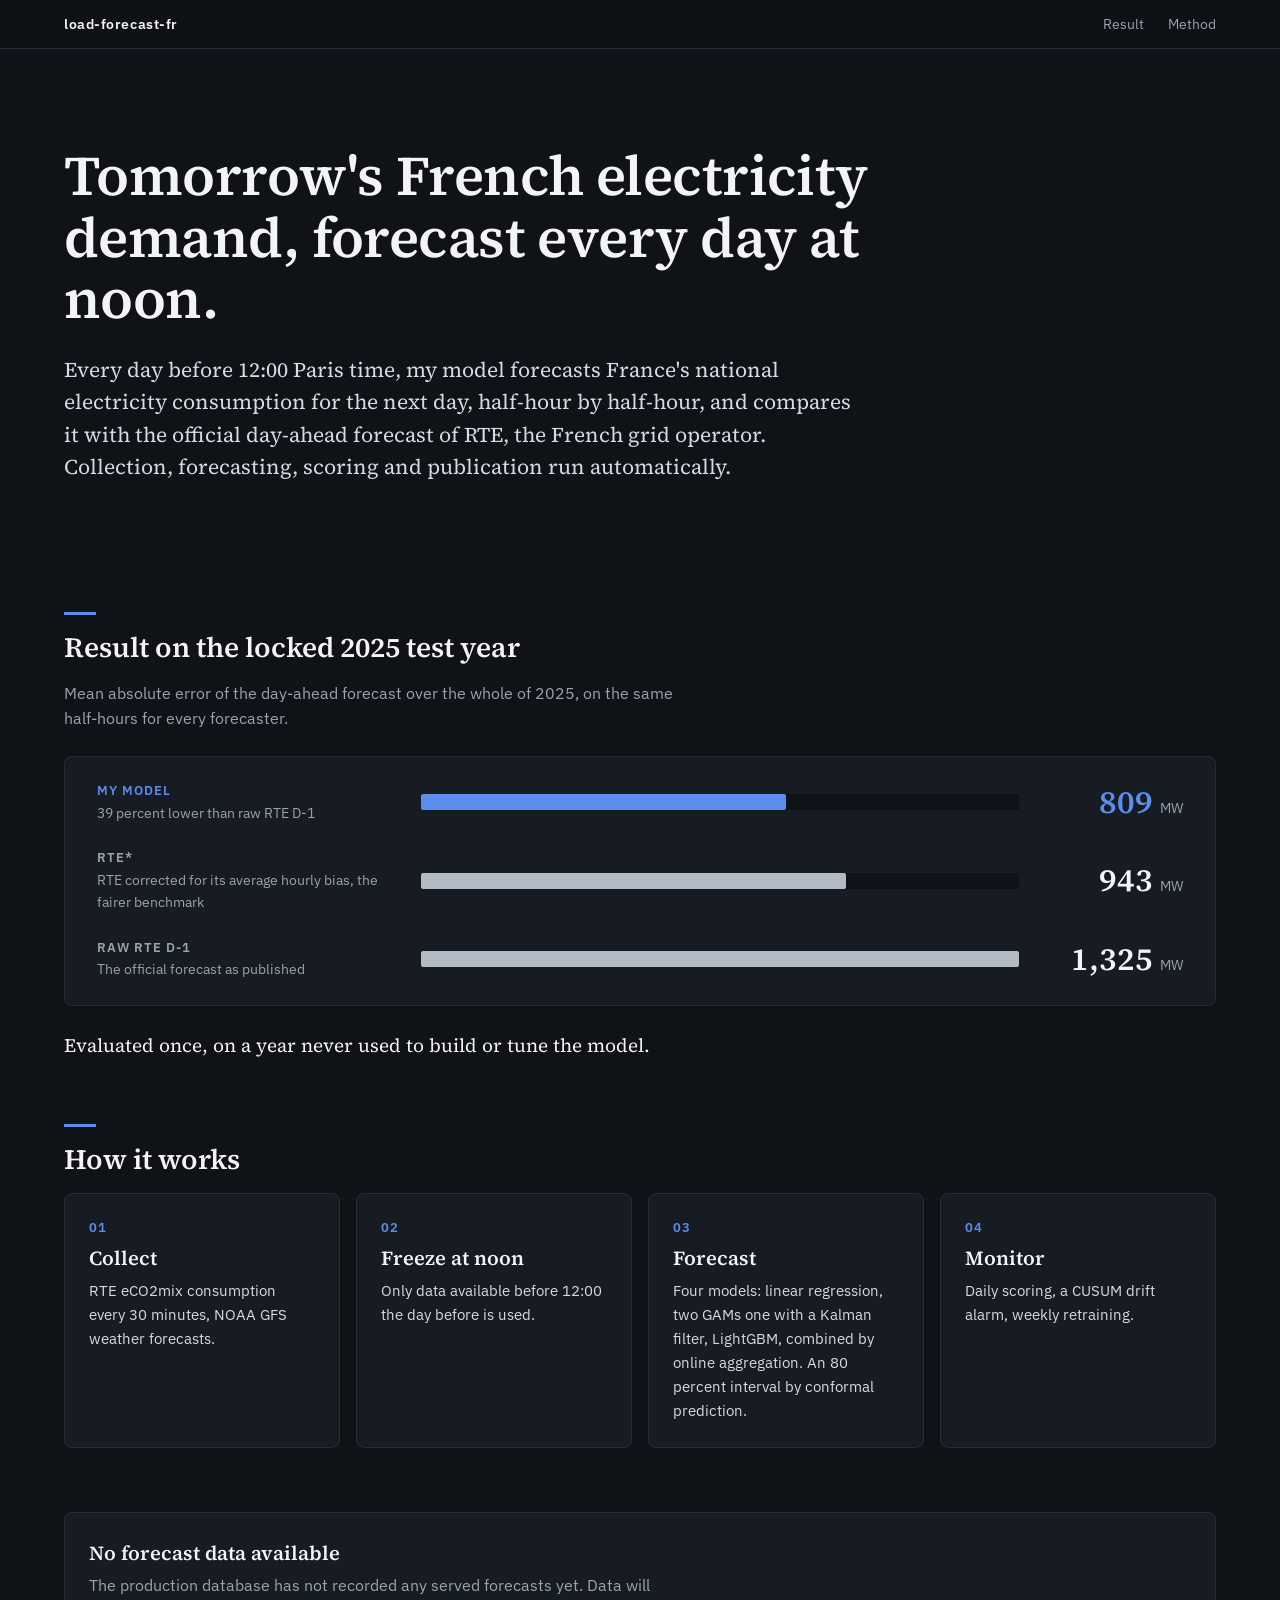
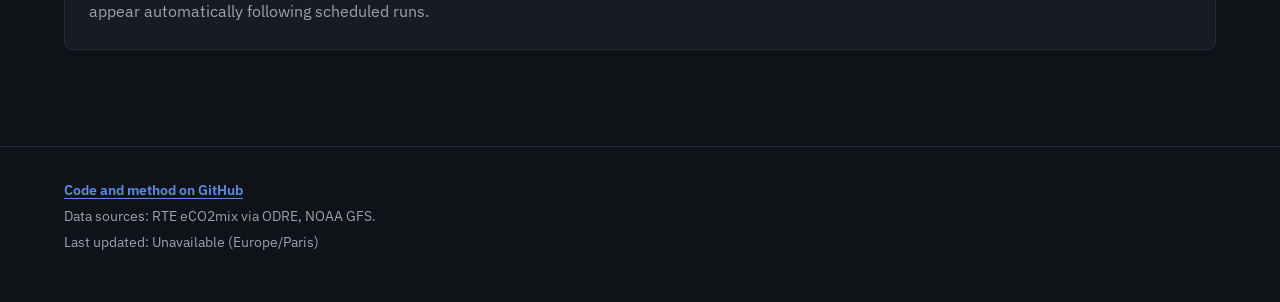
==== site/index.html @ 9754ac4c "Production operation, live results and incident fixes" ====
<!DOCTYPE html>
<html lang="en">
<head>
  <meta charset="UTF-8">
  <meta name="viewport" content="width=device-width, initial-scale=1.0">
  <meta name="color-scheme" content="dark">
  <meta name="theme-color" content="#0f1217">
  <title>French Electricity Load Forecast</title>
  <meta name="description" content="A day-ahead forecast of French national electricity consumption, scored every day against the official RTE D-1 forecast.">
  <link rel="preload" href="vendor/fonts/source-serif-4-latin-600-normal.woff2" as="font" type="font/woff2" crossorigin>
  <link rel="preload" href="vendor/fonts/ibm-plex-sans-latin-400-normal.woff2" as="font" type="font/woff2" crossorigin>
  <link rel="stylesheet" href="styles.css">
  <script src="vendor/echarts.min.js"></script>
</head>
<body>
  <header class="topbar">
    <div class="topbar-inner">
      <a class="brand" href="#top">load-forecast-fr</a>
      <nav class="nav" aria-label="Sections">
        <a href="#result">Result</a>
        <a href="#method">Method</a>
        <a href="#forecast" data-needs-data>Forecast</a>
        <a href="#accuracy" data-needs-data>Accuracy</a>
        <a href="#monitoring" data-needs-data>Monitoring</a>
      </nav>
    </div>
  </header>

  <main id="top" class="page">
    <section class="hero">
      <svg id="hero-curve" class="hero-curve" aria-hidden="true" focusable="false" preserveAspectRatio="none"></svg>
      <div class="hero-body">
        <p id="status-pill" class="pill" hidden></p>
        <h1 class="hero-title">Tomorrow's French electricity demand, forecast every day at noon.</h1>
        <p class="hero-lead">Every day before 12:00 Paris time, my model forecasts France's national electricity consumption for the next day, half-hour by half-hour, and compares it with the official day-ahead forecast of RTE, the French grid operator. Collection, forecasting, scoring and publication run automatically.</p>
        <p id="replay-banner" class="replay-notice" hidden>Live forecasts start on 15 October 2026. Earlier days are a replay: the same production code run on past data, not forecasts published in advance.</p>
      </div>
    </section>

    <section id="result" class="section" aria-labelledby="result-heading">
      <h2 id="result-heading" class="section-title">Result on the locked 2025 test year</h2>
      <p class="section-lead">Mean absolute error of the day-ahead forecast over the whole of 2025, on the same half-hours for every forecaster.</p>
      <div class="panel bars">
        <div class="bar-row bar-model">
          <div class="bar-meta">
            <p class="bar-label">My model</p>
            <p class="bar-note">39 percent lower than raw RTE D-1</p>
          </div>
          <div class="bar-track"><span class="bar-fill" style="width: 61%;"></span></div>
          <p class="bar-value">809 <span class="unit">MW</span></p>
        </div>
        <div class="bar-row">
          <div class="bar-meta">
            <p class="bar-label">RTE*</p>
            <p class="bar-note">RTE corrected for its average hourly bias, the fairer benchmark</p>
          </div>
          <div class="bar-track"><span class="bar-fill" style="width: 71%;"></span></div>
          <p class="bar-value">943 <span class="unit">MW</span></p>
        </div>
        <div class="bar-row">
          <div class="bar-meta">
            <p class="bar-label">Raw RTE D-1</p>
            <p class="bar-note">The official forecast as published</p>
          </div>
          <div class="bar-track"><span class="bar-fill" style="width: 100%;"></span></div>
          <p class="bar-value">1,325 <span class="unit">MW</span></p>
        </div>
      </div>
      <p class="result-line">Evaluated once, on a year never used to build or tune the model.</p>
    </section>

    <section id="method" class="section" aria-labelledby="how-heading">
      <h2 id="how-heading" class="section-title">How it works</h2>
      <ol class="steps">
        <li class="panel step">
          <h3 class="step-title">Collect</h3>
          <p>RTE eCO2mix consumption every 30 minutes, NOAA GFS weather forecasts.</p>
        </li>
        <li class="panel step">
          <h3 class="step-title">Freeze at noon</h3>
          <p>Only data available before 12:00 the day before is used.</p>
        </li>
        <li class="panel step">
          <h3 class="step-title">Forecast</h3>
          <p>Four models: linear regression, two GAMs one with a Kalman filter, LightGBM, combined by online aggregation. An 80 percent interval by conformal prediction.</p>
        </li>
        <li class="panel step">
          <h3 class="step-title">Monitor</h3>
          <p>Daily scoring, a CUSUM drift alarm, weekly retraining.</p>
        </li>
      </ol>
    </section>

    <div id="empty-state" class="panel empty-state" hidden>
      <h3 class="empty-state-title">No forecast data available</h3>
      <p class="empty-state-desc">The production database has not recorded any served forecasts yet. Data will appear automatically following scheduled runs.</p>
    </div>

    <div id="content-section">
      <section id="forecast" class="section" aria-labelledby="forecast-heading">
        <h2 id="forecast-heading" class="section-title">Forecast</h2>
        <div class="forecast-layout">
          <article class="panel chart-block forecast-chart">
            <div class="chart-head">
              <h3 class="chart-title"><span id="forecast-card-title">Forecast</span> <span id="tomorrow-badge" class="tag-replay" hidden>Replay</span></h3>
              <span id="tomorrow-rte-note" class="chart-flag" hidden>RTE D-1 not yet published</span>
            </div>
            <p class="chart-finding" id="tomorrow-finding"></p>
            <p class="chart-finding" id="degraded-inputs" role="status" hidden></p>
            <div id="chart-tomorrow" class="chart"></div>
            <p class="how-to-read"><strong>How to read:</strong> the blue line is my forecast for each half-hour of the day, the shaded band is the 80 percent interval, and the dashed grey line is the forecast RTE published for the same day.</p>
          </article>

          <dl class="panel figures">
            <div class="figure">
              <dt id="tile-peak-label">Peak Forecast</dt>
              <dd class="figure-value figure-accent" id="tile-peak-mw">-</dd>
              <dd class="figure-sub" id="tile-peak-sub">-</dd>
            </div>
            <div class="figure">
              <dt>28-day MAE, model vs RTE D-1 <span id="tile-mae-provisional" class="tag-provisional" hidden>provisional</span></dt>
              <dd class="figure-value" id="tile-mae-val">-</dd>
              <dd class="figure-sub" id="tile-mae-sub">-</dd>
            </div>
            <div class="figure">
              <dt>Days below RTE D-1 (28 days) <span id="tile-beating-provisional" class="tag-provisional" hidden>provisional</span></dt>
              <dd class="figure-value" id="tile-beating-val">-</dd>
              <dd class="figure-sub" id="tile-beating-sub">-</dd>
            </div>
            <div class="figure">
              <dt>Delivery status</dt>
              <dd class="figure-value" id="tile-deliveries-val">-</dd>
              <dd class="figure-sub" id="tile-deliveries-sub">-</dd>
            </div>
          </dl>
        </div>
      </section>

      <section id="accuracy" class="section" aria-labelledby="accuracy-heading">
        <h2 id="accuracy-heading" class="section-title">Accuracy</h2>

        <article class="panel chart-block">
          <h3 class="chart-title" id="title-recent7d">Last 7 days: actual consumption against both forecasts</h3>
          <p class="chart-finding" id="finding-recent7d"></p>
          <div id="chart-recent7d" class="chart"></div>
          <p class="how-to-read"><strong>How to read:</strong> the white line is what France actually consumed, so the closer a forecast follows it the better, and the slider below the chart zooms in on any part of the week.</p>
        </article>

        <div class="pair">
          <article class="panel chart-block">
            <h3 class="chart-title" id="title-daily-mae">Daily error against RTE D-1, last 28 days</h3>
            <p class="chart-finding" id="daily-mae-desc"></p>
            <div id="chart-daily-mae-28d" class="chart chart-compact"></div>
            <p class="how-to-read"><strong>How to read:</strong> each pair of bars is one day, the blue bar is my mean absolute error and the grey bar is RTE's, so a blue bar shorter than its grey neighbour means a better day.</p>
          </article>

          <article class="panel chart-block">
            <label for="comparison-mode">28-day comparison</label>
            <select id="comparison-mode">
              <option value="all_live" selected>All live days</option>
              <option value="excluding_degraded">Excluding degraded deliveries</option>
            </select>
            <p class="how-to-read" id="comparison-scope">Includes days served on degraded inputs or fallback forecasts when complete paired scores are available.</p>
            <h3 class="chart-title" id="title-rolling-mae">Rolling 28-day error</h3>
            <p class="chart-finding" id="rolling-mae-desc"></p>
            <div id="chart-rolling-mae" class="chart chart-compact"></div>
            <p class="how-to-read"><strong>How to read:</strong> each point averages the error of the previous 28 days, and because real-time actuals are provisional, compare the two lines on one side of the dashed marker rather than across it.</p>
          </article>
        </div>
      </section>

      <section id="monitoring" class="section" aria-labelledby="monitoring-heading">
        <h2 id="monitoring-heading" class="section-title">Monitoring</h2>
        <article class="panel chart-block">
          <h3 class="chart-title" id="title-cusum">Drift monitor</h3>
          <p class="chart-finding" id="finding-cusum"></p>
          <div id="chart-cusum" class="chart chart-compact"></div>
          <p class="how-to-read"><strong>How to read:</strong> the two lines add up standardized errors from day to day, one for each direction of persistent drift, and an alarm is raised only when either line crosses the red dashed threshold.</p>
        </article>
      </section>
    </div>
  </main>

  <footer class="footer">
    <div class="footer-inner">
      <p class="footer-links"><a href="https://github.com/mikaso67/load-forecast-fr" target="_blank" rel="noopener">Code and method on GitHub</a></p>
      <p>Data sources: RTE eCO2mix via ODRE, NOAA GFS.</p>
      <p>Last updated: <span id="meta-updated">Loading...</span> (Europe/Paris)</p>
    </div>
  </footer>

  <script src="app.js"></script>
</body>
</html>
---- site/styles.css ----
/* Public results page, dark theme. Fonts are vendored (SIL OFL, see vendor/fonts) so the page works offline. */

@font-face {
  font-family: "Source Serif 4";
  font-weight: 400;
  font-style: normal;
  font-display: swap;
  src: url("vendor/fonts/source-serif-4-latin-400-normal.woff2") format("woff2");
}

@font-face {
  font-family: "Source Serif 4";
  font-weight: 600;
  font-style: normal;
  font-display: swap;
  src: url("vendor/fonts/source-serif-4-latin-600-normal.woff2") format("woff2");
}

@font-face {
  font-family: "IBM Plex Sans";
  font-weight: 400;
  font-style: normal;
  font-display: swap;
  src: url("vendor/fonts/ibm-plex-sans-latin-400-normal.woff2") format("woff2");
}

@font-face {
  font-family: "IBM Plex Sans";
  font-weight: 600;
  font-style: normal;
  font-display: swap;
  src: url("vendor/fonts/ibm-plex-sans-latin-600-normal.woff2") format("woff2");
}

:root {
  color-scheme: dark;
  --bg: #0f1217;
  --panel: #171b22;
  --border: #262c36;
  --text: #d6dbe3;
  --text-strong: #f2f4f7;
  --text-muted: #9aa3af;
  --accent: #5b8def;
  --rte: #b4bac4;
  --marker: #f0a35e;
  --good: #5fd08b;
  --bad: #ff8a80;
  --serif: "Source Serif 4", Georgia, "Times New Roman", serif;
  --sans: "IBM Plex Sans", system-ui, -apple-system, "Segoe UI", Roboto, Helvetica, Arial, sans-serif;
  --s1: 8px;
  --s2: 16px;
  --s3: 24px;
  --s4: 32px;
  --s6: 48px;
  --s8: 64px;
  --s12: 96px;
}

* {
  box-sizing: border-box;
  margin: 0;
  padding: 0;
}

[hidden] {
  display: none !important;
}

html {
  -webkit-text-size-adjust: 100%;
  scroll-padding-top: 72px;
}

body {
  background: var(--bg);
  color: var(--text);
  font-family: var(--sans);
  font-size: 16px;
  line-height: 1.6;
  -webkit-font-smoothing: antialiased;
  font-variant-numeric: tabular-nums;
  font-feature-settings: "tnum";
}

a {
  color: var(--accent);
  text-underline-offset: 3px;
}

/* Top bar */
.topbar {
  position: sticky;
  top: 0;
  z-index: 10;
  background: rgba(15, 18, 23, 0.96);
  border-bottom: 1px solid var(--border);
}

.topbar-inner {
  max-width: 1200px;
  margin: 0 auto;
  padding: 0 var(--s3);
  min-height: 48px;
  display: flex;
  align-items: center;
  justify-content: space-between;
  gap: var(--s3);
}

.brand {
  font-size: 14px;
  font-weight: 600;
  letter-spacing: 0.04em;
  color: var(--text-strong);
  text-decoration: none;
  white-space: nowrap;
}

.nav {
  display: flex;
  gap: var(--s3);
}

.nav a {
  font-size: 14px;
  color: var(--text-muted);
  text-decoration: none;
  padding: var(--s1) 0;
  white-space: nowrap;
}

.nav a:hover {
  color: var(--text-strong);
}

/* Layout */
.page {
  max-width: 1200px;
  margin: 0 auto;
  padding: 0 var(--s3) var(--s6);
}

/* Hero */
.hero {
  position: relative;
  padding: var(--s12) 0 var(--s8);
  overflow: hidden;
}

.hero-curve {
  position: absolute;
  inset: 0;
  width: 100%;
  height: 100%;
  opacity: 0.2;
  pointer-events: none;
}

.hero-curve polyline {
  fill: none;
  stroke: var(--accent);
  stroke-width: 1.5;
  vector-effect: non-scaling-stroke;
}

.hero-body {
  position: relative;
}

.pill {
  display: inline-flex;
  align-items: center;
  gap: var(--s1);
  font-size: 12px;
  font-weight: 600;
  letter-spacing: 0.1em;
  text-transform: uppercase;
  color: var(--text-muted);
  border: 1px solid var(--border);
  border-radius: 999px;
  padding: 2px var(--s2);
  margin-bottom: var(--s3);
}

.pill::before {
  content: "";
  width: 8px;
  height: 8px;
  border-radius: 50%;
  background: var(--text-muted);
}

.pill-live {
  color: var(--good);
  border-color: var(--good);
}

.pill-live::before {
  background: var(--good);
}

.hero-title {
  font-family: var(--serif);
  font-weight: 600;
  font-size: clamp(32px, 5.4vw, 56px);
  line-height: 1.1;
  letter-spacing: -0.01em;
  color: var(--text-strong);
  max-width: 16em;
  margin-bottom: var(--s3);
}

.hero-lead {
  font-family: var(--serif);
  font-size: clamp(18px, 2.2vw, 21px);
  line-height: 1.55;
  max-width: 38em;
}

.replay-notice {
  margin-top: var(--s4);
  padding: 2px 0 2px var(--s2);
  border-left: 3px solid var(--text-muted);
  color: var(--text-muted);
  font-size: 15px;
  max-width: 44em;
}

/* Sections */
.section {
  margin-top: var(--s8);
}

.section-title {
  font-family: var(--serif);
  font-weight: 600;
  font-size: 28px;
  line-height: 1.2;
  color: var(--text-strong);
  margin-bottom: var(--s2);
}

.section-title::before {
  content: "";
  display: block;
  width: 32px;
  height: 3px;
  background: var(--accent);
  margin-bottom: var(--s2);
}

.section-lead {
  color: var(--text-muted);
  max-width: 40em;
  margin-bottom: var(--s3);
}

.panel {
  background: var(--panel);
  border: 1px solid var(--border);
  border-radius: 8px;
}

/* Result bars */
.bars {
  padding: var(--s3) var(--s4);
  display: grid;
  gap: var(--s3);
}

.bar-row {
  display: grid;
  grid-template-columns: minmax(200px, 300px) 1fr 140px;
  align-items: center;
  gap: var(--s3);
}

.bar-label {
  font-size: 13px;
  font-weight: 600;
  letter-spacing: 0.08em;
  text-transform: uppercase;
  color: var(--text-muted);
}

.bar-model .bar-label {
  color: var(--accent);
}

.bar-note {
  font-size: 14px;
  color: var(--text-muted);
}

.bar-track {
  height: 16px;
  background: var(--bg);
  border-radius: 2px;
}

.bar-fill {
  display: block;
  height: 100%;
  background: var(--rte);
  border-radius: 2px;
}

.bar-model .bar-fill {
  background: var(--accent);
}

.bar-value {
  font-family: var(--serif);
  font-weight: 600;
  font-size: 32px;
  line-height: 1.1;
  text-align: right;
  color: var(--text-strong);
}

.bar-model .bar-value {
  color: var(--accent);
}

.bar-value .unit {
  font-family: var(--sans);
  font-size: 14px;
  font-weight: 400;
  color: var(--text-muted);
}

.result-line {
  margin-top: var(--s3);
  font-family: var(--serif);
  font-size: 19px;
  color: var(--text-strong);
}

/* Method */
.steps {
  list-style: none;
  counter-reset: step;
  display: grid;
  grid-template-columns: repeat(4, 1fr);
  gap: var(--s2);
}

.step {
  counter-increment: step;
  padding: var(--s3);
  font-size: 15px;
}

.step::before {
  content: counter(step, decimal-leading-zero);
  display: block;
  font-size: 13px;
  font-weight: 600;
  letter-spacing: 0.08em;
  color: var(--accent);
  margin-bottom: var(--s1);
}

.step-title {
  font-family: var(--serif);
  font-weight: 600;
  font-size: 20px;
  line-height: 1.25;
  color: var(--text-strong);
  margin-bottom: var(--s1);
}

/* Forecast layout */
.forecast-layout {
  display: grid;
  grid-template-columns: minmax(0, 1fr) 280px;
  gap: var(--s2);
  align-items: start;
}

.figures {
  padding: var(--s1) var(--s3);
}

.figure {
  padding: var(--s2) 0;
}

.figure + .figure {
  border-top: 1px solid var(--border);
}

.figure dt {
  font-size: 12px;
  font-weight: 600;
  letter-spacing: 0.06em;
  text-transform: uppercase;
  color: var(--text-muted);
  margin-bottom: var(--s1);
}

.figure-value {
  font-family: var(--serif);
  font-weight: 600;
  font-size: 26px;
  line-height: 1.2;
  color: var(--text-strong);
}

.figure-accent {
  color: var(--accent);
}

.figure-sub {
  font-size: 13px;
  color: var(--text-muted);
}

.tag-provisional,
.tag-replay {
  display: inline-block;
  font-family: var(--sans);
  font-size: 11px;
  font-weight: 600;
  letter-spacing: 0.06em;
  text-transform: uppercase;
  padding: 0 6px;
  border: 1px solid currentColor;
  border-radius: 2px;
  vertical-align: middle;
  white-space: nowrap;
}

.tag-provisional {
  color: var(--marker);
  margin-left: 4px;
}

.tag-replay {
  color: var(--text-muted);
  margin-left: 6px;
}

/* Charts */
.chart-block {
  padding: var(--s3);
}

.section > .chart-block + .pair,
.pair {
  margin-top: var(--s2);
}

.pair {
  display: grid;
  grid-template-columns: 1fr 1fr;
  gap: var(--s2);
}

.pair > .chart-block {
  min-width: 0;
}

.chart-head {
  display: flex;
  justify-content: space-between;
  align-items: baseline;
  flex-wrap: wrap;
  gap: 4px var(--s2);
}

.chart-title {
  font-family: var(--serif);
  font-weight: 600;
  font-size: 21px;
  line-height: 1.3;
  color: var(--text-strong);
}

.chart-flag {
  font-size: 13px;
  color: var(--text-muted);
}

.chart-finding {
  font-size: 14px;
  color: var(--text-muted);
  min-height: 1.6em;
  margin: 2px 0 var(--s1);
}

.chart {
  width: 100%;
  height: 380px;
}

.chart-compact {
  height: 320px;
}

.how-to-read {
  margin-top: var(--s1);
  font-size: 14px;
  color: var(--text-muted);
  max-width: 48em;
}

.how-to-read strong {
  color: var(--text);
  font-weight: 600;
}

/* Empty state */
.empty-state {
  margin-top: var(--s8);
  padding: var(--s3);
}

.empty-state-title {
  font-family: var(--serif);
  font-size: 20px;
  font-weight: 600;
  color: var(--text-strong);
  margin-bottom: 4px;
}

.empty-state-desc {
  color: var(--text-muted);
  max-width: 36em;
}

/* Footer */
.footer {
  border-top: 1px solid var(--border);
  margin-top: var(--s6);
  font-size: 14px;
  color: var(--text-muted);
}

.footer-inner {
  max-width: 1200px;
  margin: 0 auto;
  padding: var(--s4) var(--s3) var(--s6);
}

.footer-inner p + p {
  margin-top: 4px;
}

.footer-links {
  font-weight: 600;
}

/* Narrow screens */
@media (max-width: 1000px) {
  .forecast-layout {
    grid-template-columns: 1fr;
  }

  .figures {
    order: -1;
    display: grid;
    grid-template-columns: repeat(2, 1fr);
    gap: 0 var(--s3);
  }

  .figure:nth-child(2) {
    border-top: 0;
  }

  .pair {
    grid-template-columns: 1fr;
  }

  .steps {
    grid-template-columns: repeat(2, 1fr);
  }

  .bar-row {
    grid-template-columns: minmax(0, 1fr) 120px;
    gap: var(--s1) var(--s2);
  }

  .bar-meta {
    grid-column: 1 / 2;
  }

  .bar-value {
    grid-column: 2 / 3;
    grid-row: 1;
  }

  .bar-track {
    grid-column: 1 / 3;
  }
}

@media (max-width: 520px) {
  .page {
    padding: 0 var(--s2) var(--s4);
  }

  .topbar-inner {
    flex-direction: column;
    align-items: flex-start;
    gap: 0;
    padding: var(--s1) var(--s2) 0;
  }

  .nav {
    gap: var(--s2);
    width: 100%;
  }

  .nav a {
    font-size: 13px;
  }

  .hero {
    padding: var(--s6) 0 var(--s4);
  }

  .section {
    margin-top: var(--s6);
  }

  .section-title {
    font-size: 24px;
  }

  .bars {
    padding: var(--s3) var(--s2);
  }

  .bar-value {
    font-size: 26px;
  }

  .steps {
    gap: var(--s1);
  }

  .step {
    padding: var(--s2);
    font-size: 14px;
  }

  .step-title {
    font-size: 18px;
  }

  .figures {
    grid-template-columns: 1fr;
    padding: var(--s1) var(--s2);
  }

  .figure:nth-child(2) {
    border-top: 1px solid var(--border);
  }

  .chart-block {
    padding: var(--s2);
  }

  .chart-title {
    font-size: 19px;
  }

  .chart {
    height: 300px;
  }

  .chart-compact {
    height: 280px;
  }

  .footer-inner {
    padding: var(--s3) var(--s2) var(--s4);
  }
}

#comparison-mode {
  display: block;
  max-width: 100%;
  margin: .5rem 0 1rem;
  padding: .55rem;
  font: inherit;
  color: var(--text-strong);
  background: var(--panel);
  border: 1px solid var(--border);
}
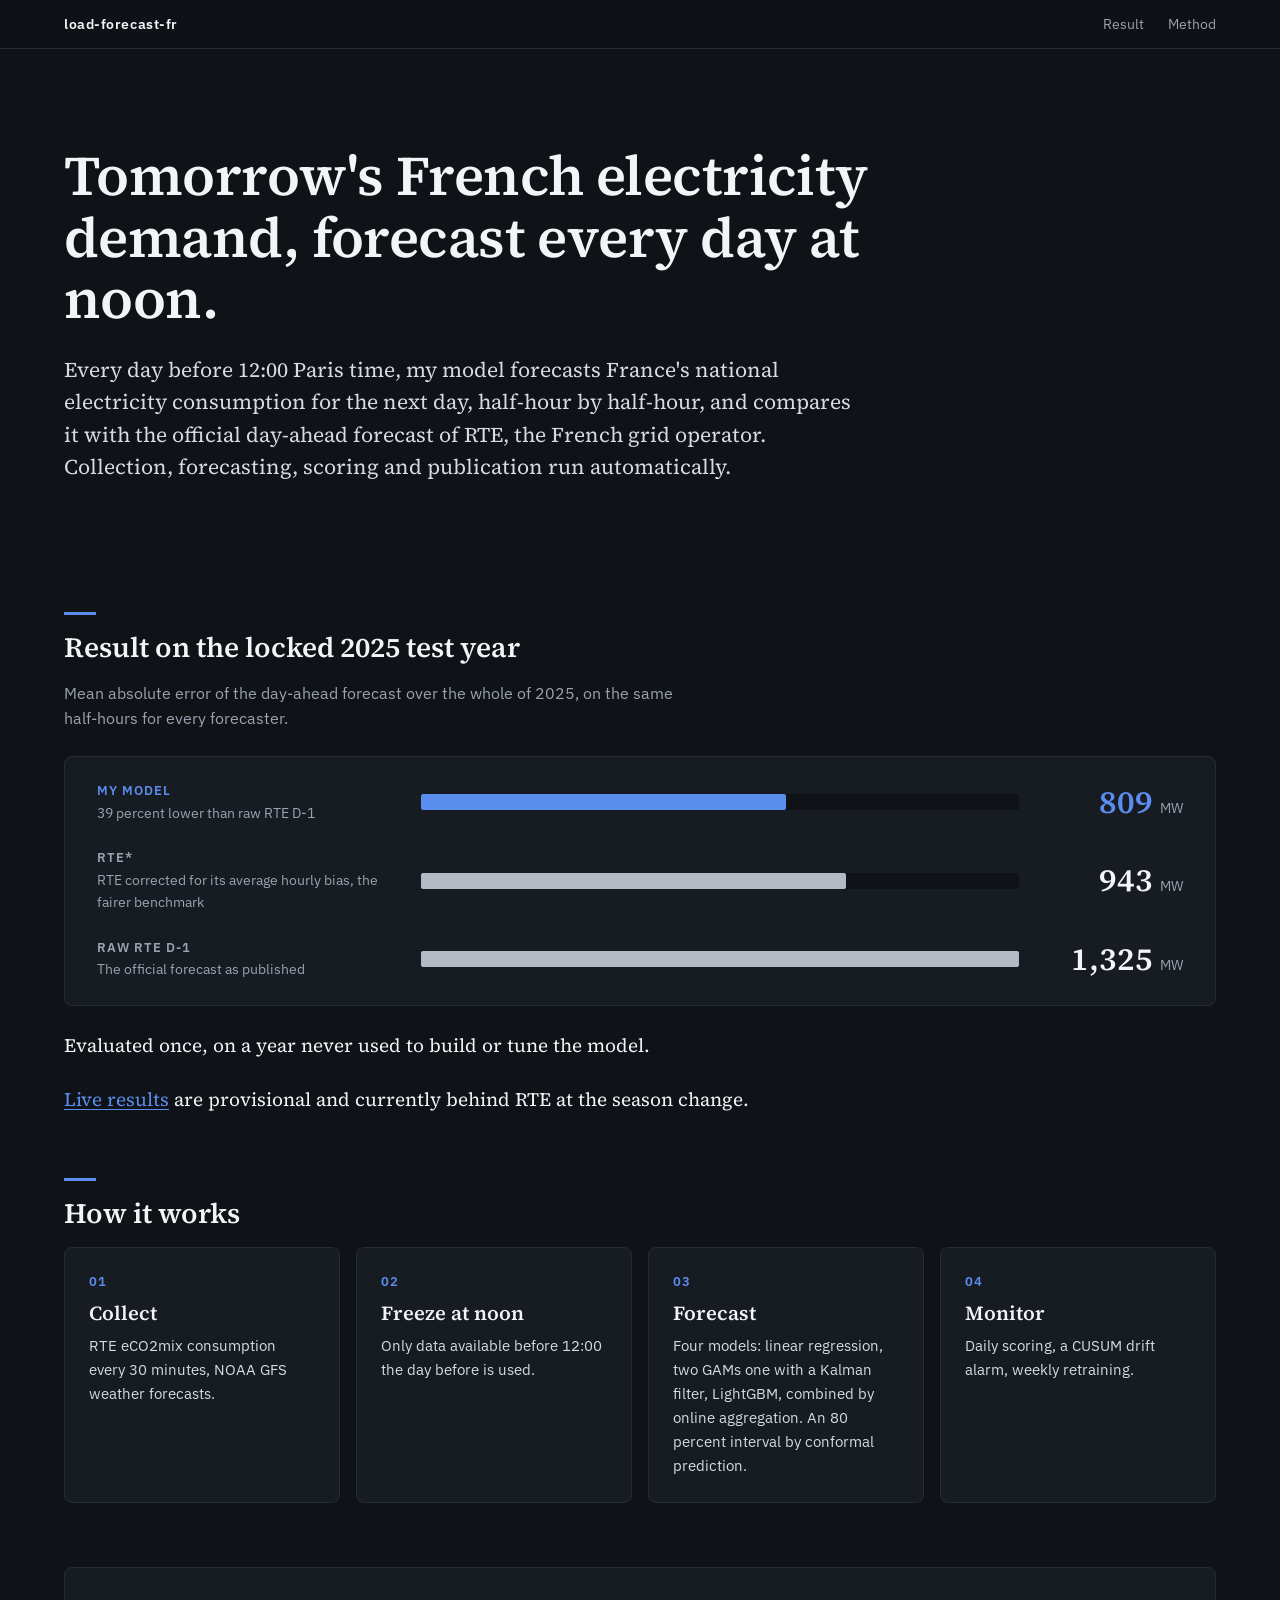
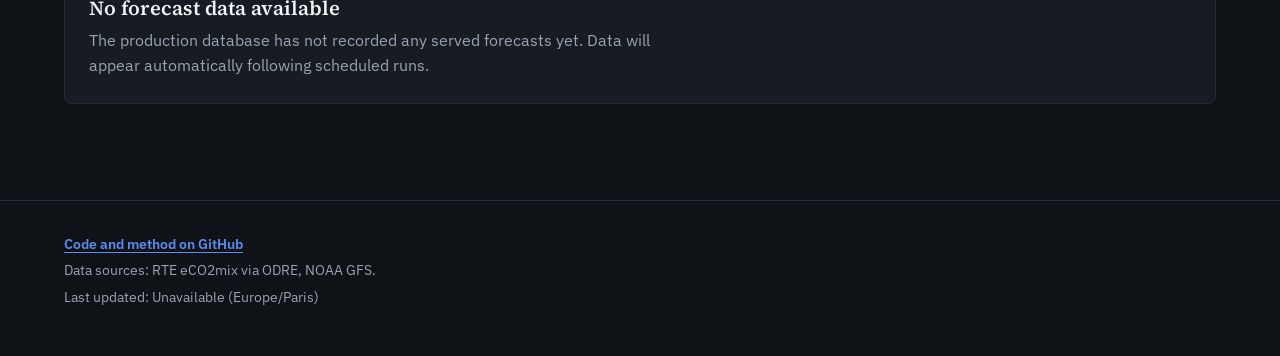
==== commit 564acae0: "Morning level experiment, reproduction guide, live notes and MIT license" ====
--- a/site/index.html
+++ b/site/index.html
@@ -67,6 +67,7 @@
         </div>
       </div>
       <p class="result-line">Evaluated once, on a year never used to build or tune the model.</p>
+      <p class="result-line"><a href="#accuracy">Live results</a> are provisional and currently behind RTE at the season change.</p>
     </section>
 
     <section id="method" class="section" aria-labelledby="how-heading">
@@ -106,7 +107,6 @@
               <span id="tomorrow-rte-note" class="chart-flag" hidden>RTE D-1 not yet published</span>
             </div>
             <p class="chart-finding" id="tomorrow-finding"></p>
-            <p class="chart-finding" id="degraded-inputs" role="status" hidden></p>
             <div id="chart-tomorrow" class="chart"></div>
             <p class="how-to-read"><strong>How to read:</strong> the blue line is my forecast for each half-hour of the day, the shaded band is the 80 percent interval, and the dashed grey line is the forecast RTE published for the same day.</p>
           </article>
@@ -138,6 +138,7 @@
 
       <section id="accuracy" class="section" aria-labelledby="accuracy-heading">
         <h2 id="accuracy-heading" class="section-title">Accuracy</h2>
+        <p class="chart-finding" id="degraded-inputs" role="status" hidden></p>
 
         <article class="panel chart-block">
           <h3 class="chart-title" id="title-recent7d">Last 7 days: actual consumption against both forecasts</h3>
